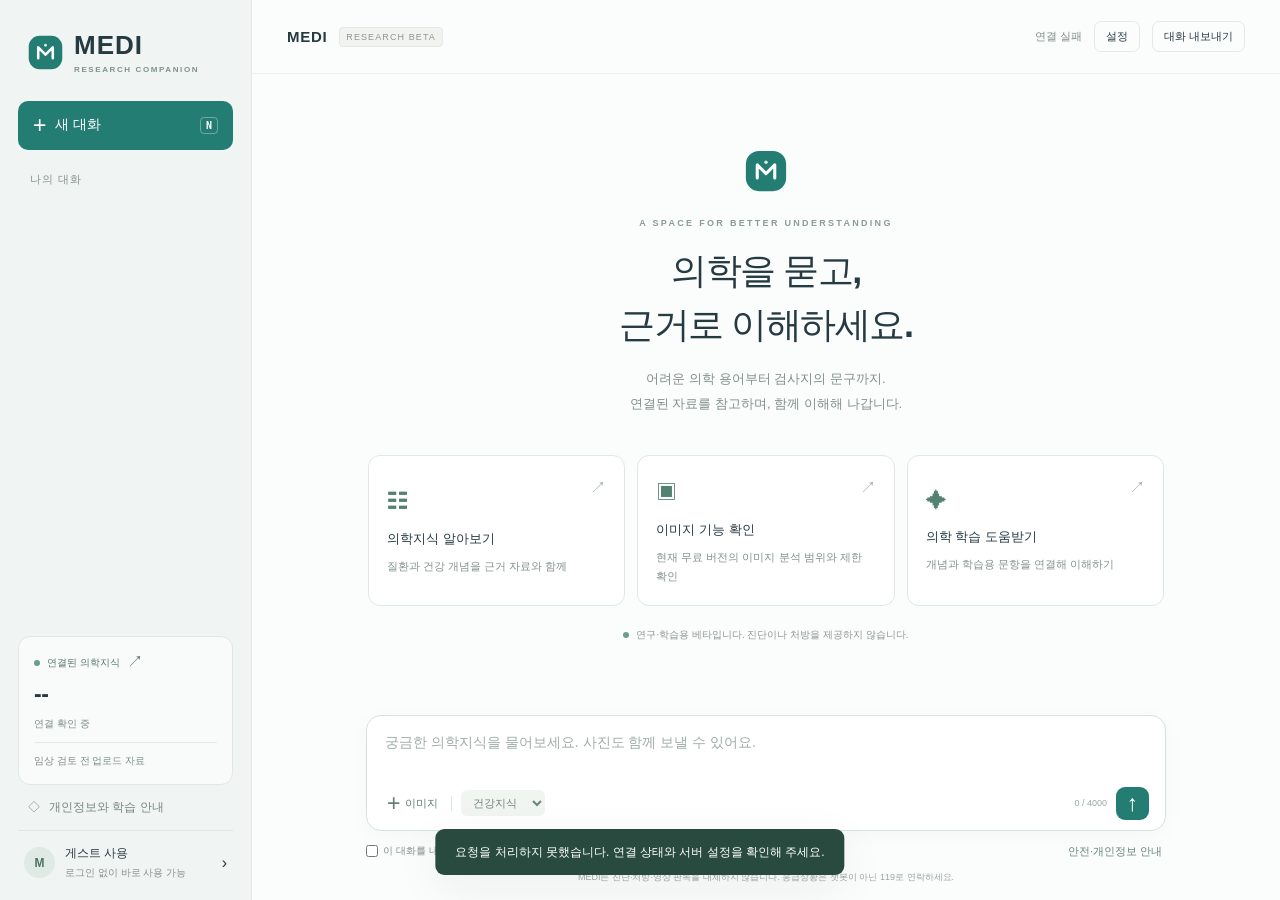
==== static/index.html @ 267ad3ab "Add files via upload" ====
<!doctype html>
<html lang="ko">
<head>
<meta charset="utf-8"><meta name="viewport" content="width=device-width, initial-scale=1, viewport-fit=cover">
<meta name="color-scheme" content="light dark"><meta name="robots" content="noindex,nofollow">
<title>MEDI - Medical Research Companion</title>
<link rel="icon" href="/static/mark.svg" type="image/svg+xml"><link rel="stylesheet" href="/static/app.css?v=0502">
<script src="/static/local_ai.js?v=0502" defer></script>
<script src="/static/app.js?v=0502" defer></script>
</head>
<body>
<a class="skip" href="#question" data-i18n="skip"></a>
<div class="layout">
<button id="shade" class="shade" aria-label="Close navigation" hidden></button>
<aside id="sidebar" class="sidebar" aria-label="Conversation navigation">
 <a class="brand" href="/" aria-label="MEDI home"><img src="/static/mark.svg" width="35" height="35" alt=""><span>MEDI<small>RESEARCH COMPANION</small></span></a>
 <button id="newChat" class="new-chat"><span class="plus">+</span><span data-i18n="newChat"></span><kbd>N</kbd></button>
 <div class="nav-caption" data-i18n="history"></div><div id="conversationList" class="conversation-list"></div>
 <div class="sidebar-bottom">
  <button id="dataInfo" class="data-card"><span class="data-top"><span class="status-dot"></span><span data-i18n="knowledgeLabel"></span><span class="arrow">&#8599;</span></span><strong id="docCount">--</strong><small id="chunkCount" data-i18n="loading"></small><span class="data-line"></span><small data-i18n="dataCaution"></small></button>
  <button id="privacyButton" class="side-link"><span aria-hidden="true">&#9671;</span><span data-i18n="privacy"></span></button>
  <button id="accountButton" class="account-button"><span class="avatar">M</span><span><b id="accountName" data-i18n="localSession"></b><small id="accountState" data-i18n="temporary"></small></span><span class="arrow">&#8250;</span></button>
 </div>
</aside>
<div class="workspace">
 <header class="topbar"><div class="top-left"><button id="menuButton" class="icon-button menu-button" aria-label="Open navigation">&#9776;</button><b>MEDI</b><span class="version-tag">RESEARCH BETA</span></div><div class="top-right"><span id="connection" class="connection" data-i18n="loading"></span><button id="settingsButton" class="quiet-button" type="button">설정</button><button id="exportButton" class="quiet-button" data-i18n="export"></button></div></header>
 <div id="systemNotice" class="system-notice" role="status" hidden></div>
 <main id="scrollArea" class="scroll-area">
  <section id="welcome" class="welcome">
   <div class="welcome-symbol"><img src="/static/mark.svg" width="42" height="42" alt=""></div>
   <p class="eyebrow">A SPACE FOR BETTER UNDERSTANDING</p><h1 data-i18n="welcomeTitle"></h1><p class="welcome-description" data-i18n="welcomeDescription"></p>
   <div class="suggestions">
    <button class="suggestion" data-prompt="promptKnowledge"><span class="card-icon">&#9783;</span><b data-i18n="cardKnowledge"></b><p data-i18n="cardKnowledgeDesc"></p><span class="card-arrow">&#8599;</span></button>
    <button class="suggestion" id="welcomeImage"><span class="card-icon">&#9635;</span><b data-i18n="cardImage"></b><p data-i18n="cardImageDesc"></p><span class="card-arrow">&#8599;</span></button>
    <button class="suggestion" data-prompt="promptStudy" data-mode="study"><span class="card-icon">&#10022;</span><b data-i18n="cardStudy"></b><p data-i18n="cardStudyDesc"></p><span class="card-arrow">&#8599;</span></button>
   </div><p class="welcome-note"><span class="status-dot"></span><span data-i18n="welcomeNote"></span></p>
  </section>
  <section id="messages" class="messages" aria-label="Conversation"></section>
  <div id="pending" class="pending" role="status" hidden><span class="pulse"></span><span data-i18n="pending"></span></div>
 </main>
 <footer class="composer-area"><form id="chatForm" class="composer">
  <div id="attachments" class="attachments"></div>
  <label class="sr-only" for="question" data-i18n="questionLabel"></label><textarea id="question" rows="2" maxlength="4000" data-placeholder="questionPlaceholder"></textarea>
  <div class="composer-tools"><div class="tool-group"><button type="button" id="attachButton" class="attach-button" data-title="attach"><span class="plus">+</span><span class="attach-label" data-i18n="image"></span></button><span class="tool-divider"></span><label class="sr-only" for="mode" data-i18n="mode"></label><select id="mode"><option value="health" data-i18n="health"></option><option value="study" data-i18n="study"></option></select></div><div class="tool-group"><span id="charCount" class="char-count">0 / 4000</span><button type="submit" id="sendButton" class="send-button" data-title="send" aria-label="Send message">&#8593;</button><button type="button" id="stopButton" class="stop-button" data-i18n="stop" hidden></button></div></div>
 </form>
 <div class="composer-options"><label class="save-option"><input type="checkbox" id="saveChat"><span data-i18n="saveChat"></span></label><button id="consentButton" class="text-button" data-i18n="processingInfo"></button></div>
 <p class="disclaimer" data-i18n="disclaimer"></p>
 </footer>
</div>
</div>
<input type="file" id="fileInput" accept="image/png,image/jpeg,image/webp" multiple hidden>
<div id="toast" class="toast" role="status" hidden></div>
<dialog id="infoDialog"><div class="dialog-heading"><h2 id="infoTitle"></h2><button class="icon-button" data-close="infoDialog" aria-label="Close">&#215;</button></div><div id="infoBody" class="dialog-body"></div><div class="dialog-actions"><button class="primary-button" data-close="infoDialog" data-i18n="close"></button></div></dialog>
<dialog id="consentDialog" class="safety-dialog"><div class="dialog-heading"><h2 data-i18n="consentTitle"></h2><button class="icon-button" data-close="consentDialog" aria-label="Close">&#215;</button></div><div class="dialog-body"><p data-i18n="consentBody"></p><p class="notice-box" data-i18n="consentPrivacy"></p><p class="subtle">이 안내는 기본적으로 첫 질문 전에 한 번만 표시됩니다. 설정에서 언제든 다시 켜거나 직접 다시 볼 수 있습니다.</p></div><div class="dialog-actions safety-actions"><button id="neverConsent" class="quiet-button" type="button">다시 보지 않기</button><button id="acceptConsent" class="primary-button" type="button">확인하고 계속</button></div></dialog>
<dialog id="authDialog"><div class="dialog-heading"><h2 id="authTitle" data-i18n="login"></h2><button class="icon-button" data-close="authDialog" aria-label="Close">&#215;</button></div><form id="authForm" class="dialog-body"><p class="subtle" data-i18n="authDescription"></p><label class="field"><span data-i18n="email"></span><input id="email" type="email" autocomplete="email" maxlength="254" required></label><label class="field"><span data-i18n="password"></span><input id="password" type="password" autocomplete="current-password" minlength="5" maxlength="128" required></label><label id="inviteField" class="field"><span data-i18n="invite"></span><input id="invite" type="password" autocomplete="off" maxlength="200"></label><label id="termsField" class="check-line" hidden><input id="terms" type="checkbox"><span data-i18n="terms"></span></label><p id="authError" class="inline-error" role="alert"></p><button id="authSubmit" class="primary-button full" type="submit" data-i18n="login"></button><button id="authToggle" type="button" class="text-button full" data-i18n="toSignup"></button></form></dialog>
<dialog id="settingsDialog"><div class="dialog-heading"><h2>설정</h2><button class="icon-button" data-close="settingsDialog" aria-label="Close">&#215;</button></div><div class="dialog-body settings-grid">
<label class="field"><span>화면 모드</span><select id="themeSelect"><option value="light">라이트 모드</option><option value="dark">다크 모드</option><option value="system">기기 설정 따르기</option></select></label>
<label class="field"><span>글자 크기</span><select id="fontScale"><option value="1">기본 100%</option><option value="1.12">크게 112%</option><option value="1.25">더 크게 125%</option><option value="1.4">매우 크게 140%</option></select></label>
<section class="settings-card"><div><strong>MEDI 의료 AI</strong><p id="serverAiStatus" class="subtle">무료 서버 AI 연결 상태를 확인하는 중입니다.</p></div><span class="settings-dot" aria-hidden="true"></span></section>
<section class="settings-card"><div><strong>내 의료지식 자료</strong><p id="knowledgeStatus" class="subtle">의료자료 연결 상태를 확인하는 중입니다.</p></div><span class="settings-dot" aria-hidden="true"></span></section>
<section id="localAiCard" class="settings-card"><div><strong>브라우저 보조 AI</strong><p id="localAiStatus" class="subtle">기기 호환성을 확인하는 중입니다.</p></div><button id="localAiPrepare" class="quiet-button" type="button">보조 AI 준비</button></section>
<section class="settings-card"><div><strong>첫 질문 전 주의 안내</strong><p id="safetySettingText" class="subtle">첫 질문 전에 한 번 표시합니다.</p></div><label class="switch"><input id="safetyToggle" type="checkbox" checked><span></span></label><button id="showSafetyNow" class="quiet-button full" type="button">주의사항 지금 다시 보기</button></section>
<p class="settings-help">MEDI는 일반 챗봇처럼 바로 답하지 않고, 먼저 연결된 의료지식 자료를 검색한 뒤 그 근거를 무료 AI에 전달해 답변합니다. 서버 AI가 연결되면 PC·휴대폰 모두 같은 방식으로 동작하며, 브라우저 AI는 서버 AI가 없을 때만 보조 수단으로 사용합니다.</p>
</div><div class="dialog-actions"><button class="primary-button" data-close="settingsDialog">완료</button></div></dialog>
<dialog id="feedbackDialog"><div class="dialog-heading"><h2 data-i18n="feedbackTitle"></h2><button class="icon-button" data-close="feedbackDialog" aria-label="Close">&#215;</button></div><form id="feedbackForm" class="dialog-body"><p class="notice-box" data-i18n="feedbackDescription"></p><label class="field"><span data-i18n="feedbackQuestion"></span><textarea id="feedbackQuestion" maxlength="4000" rows="2" required></textarea></label><label class="field"><span data-i18n="feedbackAnswer"></span><textarea id="feedbackAnswer" maxlength="16000" rows="4" required></textarea></label><label class="field"><span data-i18n="correction"></span><textarea id="correction" maxlength="4000" rows="3"></textarea></label><label class="field"><span data-i18n="rating"></span><select id="rating"><option value="needs_review" data-i18n="needsReview"></option><option value="helpful" data-i18n="helpful"></option></select></label><label class="check-line"><input id="feedbackConsent" type="checkbox" required><span data-i18n="feedbackConsent"></span></label><label class="check-line"><input id="deidentified" type="checkbox" required><span data-i18n="deidentified"></span></label><button id="feedbackSubmit" class="primary-button full" type="submit" data-i18n="feedbackSend"></button><p id="feedbackError" class="inline-error" role="alert"></p></form></dialog>
</body></html>
---- static/app.css ----
:root{--font-scale:1;--ink:#263a42;--muted:#74838b;--green:#247d73;--green-soft:#e9f3ef;--border:#e3e9e8;--paper:#fbfcfc;--shadow:0 12px 45px #1a3c4410;font-family:Inter,-apple-system,BlinkMacSystemFont,"Segoe UI","Noto Sans KR","Malgun Gothic",sans-serif;color:var(--ink);font-synthesis:none}*{box-sizing:border-box}html,body{margin:0;height:100%;background:var(--paper)}button,input,select,textarea{font:inherit}button{cursor:pointer;touch-action:manipulation}button,a,input,textarea,select{outline-offset:4px}button:focus-visible,a:focus-visible{outline:2px solid var(--green)}button:disabled{cursor:not-allowed;opacity:.5}button{color:inherit}button,a{ -webkit-tap-highlight-color:transparent}button{border:0}button[hidden],[hidden]{display:none!important}a{color:var(--green)}.layout{height:100dvh;display:flex;overflow:hidden}.sidebar{width:252px;flex-shrink:0;display:flex;flex-direction:column;background:#f0f4f3;border-right:1px solid var(--border);padding:30px 18px 18px;gap:20px}.brand{display:flex;align-items:center;gap:11px;text-decoration:none;color:var(--ink);padding:0 10px}.brand>span{font-weight:750;font-size:calc(26px * var(--font-scale));letter-spacing:1px;line-height:1.2}.brand small{display:block;font-size:calc(8px * var(--font-scale));font-weight:650;letter-spacing:1.6px;color:#7d928f;margin-top:4px}.new-chat{display:flex;align-items:center;gap:9px;text-align:left;background:var(--green);color:white;padding:13px 15px;border-radius:10px;margin-top:6px;font-weight:600;font-size:calc(14px * var(--font-scale))}.plus{font-size:calc(23px * var(--font-scale));line-height:1;font-weight:400}.new-chat kbd{margin-left:auto;font-size:calc(10px * var(--font-scale));border:1px solid #ffffff55;padding:2px 5px;border-radius:4px}.nav-caption{font-size:calc(11px * var(--font-scale));letter-spacing:1.1px;color:#82938f;padding:2px 12px 0;font-weight:600}.conversation-list{flex:1;min-height:50px;overflow:auto;margin-top:-10px}.conversation-empty{font-size:calc(12px * var(--font-scale));color:#8d9a97;line-height:1.7;padding:12px}.conversation-row{display:flex;align-items:center;gap:2px;border-radius:8px;margin-bottom:4px}.conversation-row.active{background:#e0ece7}.conversation-row .conversation-open{min-width:0;flex:1;overflow:hidden;text-overflow:ellipsis;white-space:nowrap;background:none;font-size:calc(12px * var(--font-scale));text-align:left;padding:11px}.conversation-delete{background:transparent;opacity:.6;width:32px;height:34px;border-radius:6px}.conversation-delete:hover{background:#dae5e1;color:#93443a}.sidebar-bottom{display:flex;flex-direction:column;gap:14px}.data-card{display:flex;flex-direction:column;gap:8px;text-align:left;border:1px solid #dfe8e3;background:#f9fbfa;border-radius:12px;padding:15px;color:var(--ink)}.data-top{display:flex;gap:7px;align-items:center;font-size:calc(10px * var(--font-scale));color:#59756b;font-weight:600}.status-dot{height:6px;width:6px;border-radius:50%;background:#6a9e89;display:inline-block;flex-shrink:0}.arrow{margin-left:auto;font-size:calc(16px * var(--font-scale))}.data-card strong{font-size:calc(23px * var(--font-scale));letter-spacing:-.5px;font-weight:650}.data-card small{font-size:calc(10px * var(--font-scale));line-height:1.6;color:#7c8c85}.data-line{height:1px;background:#e3eae6;display:block;width:100%;margin:2px 0}.side-link{display:flex;gap:9px;background:none;padding:0 10px;font-size:calc(12px * var(--font-scale));color:#758781;text-align:left}.account-button{display:flex;align-items:center;gap:10px;text-align:left;padding:14px 6px 2px;background:none;border-top:1px solid #dfe7e3}.account-button b{display:block;max-width:135px;overflow:hidden;text-overflow:ellipsis;font-size:calc(12px * var(--font-scale));font-weight:600}.account-button small{display:block;color:#83918c;font-size:calc(10px * var(--font-scale));margin-top:4px}.avatar{display:inline-grid;place-items:center;background:#dfeae4;color:#4d7365;border-radius:50%;width:31px;height:31px;font-size:calc(12px * var(--font-scale));font-weight:600}.workspace{min-width:0;flex:1;display:flex;flex-direction:column;position:relative}.topbar{height:74px;flex-shrink:0;display:flex;align-items:center;justify-content:space-between;padding:0 35px;border-bottom:1px solid #edf0ef;gap:10px;background:#fbfcfce8}.top-left,.top-right{display:flex;gap:12px;align-items:center;min-width:0}.top-left>b{font-size:calc(15px * var(--font-scale));letter-spacing:.7px}.version-tag{font-size:calc(9px * var(--font-scale));letter-spacing:1.1px;background:#f1f3f1;color:#8b9790;border:1px solid #e5e9e5;border-radius:4px;padding:4px 6px}.connection{font-size:calc(11px * var(--font-scale));color:#7d8b87}.quiet-button{background:none;border:1px solid var(--border);border-radius:7px;padding:7px 11px;font-size:calc(11px * var(--font-scale))}.icon-button{background:transparent;width:32px;height:32px;border-radius:7px;font-size:calc(22px * var(--font-scale))}.menu-button{display:none}.system-notice{margin:14px auto 0;max-width:830px;width:calc(100% - 64px);border:1px solid #e9e1c7;border-radius:8px;background:#fcf9ef;font-size:calc(12px * var(--font-scale));line-height:1.6;color:#8b7348;padding:9px 14px}.scroll-area{min-height:0;flex:1;overflow:auto;overscroll-behavior:contain;scroll-behavior:smooth}.welcome{max-width:880px;margin:0 auto;padding:76px 42px 35px;text-align:center}.welcome-symbol{margin-bottom:22px}.eyebrow{font-size:calc(9px * var(--font-scale));letter-spacing:2.3px;font-weight:600;color:#8a9d95;margin:0 0 16px}.welcome h1{font-size:calc(36px * var(--font-scale));font-weight:650;letter-spacing:-1.5px;line-height:1.5;white-space:pre-line;margin:0}.welcome-description{font-size:calc(13px * var(--font-scale));color:#809087;line-height:1.9;margin:15px auto 0;max-width:500px;word-break:keep-all;white-space:pre-line}.suggestions{display:grid;grid-template-columns:repeat(3,1fr);gap:12px;margin-top:39px;text-align:left}.suggestion{padding:21px 18px 18px;text-align:left;background:white;border:1px solid #e0e8e4;border-radius:12px;position:relative;min-height:151px;transition:transform .15s,box-shadow .15s}.suggestion:hover{transform:translateY(-3px);box-shadow:var(--shadow);border-color:#aecfc0}.card-icon{display:block;color:#538272;font-size:calc(21px * var(--font-scale));margin-bottom:14px}.suggestion b{font-size:calc(13px * var(--font-scale));font-weight:650}.suggestion p{font-size:calc(11px * var(--font-scale));color:#84928c;line-height:1.8;margin:9px 8px 0 0;word-break:keep-all}.card-arrow{position:absolute;top:22px;right:18px;color:#a1b1a8;font-size:calc(16px * var(--font-scale))}.welcome-note{display:flex;justify-content:center;align-items:center;gap:7px;color:#8b9892;font-size:calc(10px * var(--font-scale));margin:22px 0 0}.composer-area{padding:14px 36px 15px;background:linear-gradient(#fbfcfc00,#fbfcfc 13%);flex-shrink:0;max-height:53dvh;overflow:auto}.composer{max-width:800px;margin:0 auto;background:white;border:1px solid #d8e3dd;border-radius:15px;box-shadow:0 5px 25px #27473707;padding:13px 16px 10px}.composer:focus-within{border-color:#8cb5a5;box-shadow:0 0 0 3px #e9f3ed80}textarea{resize:vertical}.composer textarea{width:100%;border:0;outline:none;background:transparent;resize:none;font-size:calc(14px * var(--font-scale));color:var(--ink);line-height:1.7;min-height:52px;max-height:120px;display:block;padding:2px}.composer textarea::placeholder{color:#a0aca6}.composer-tools{display:flex;justify-content:space-between;gap:8px;align-items:center;margin-top:6px}.tool-group{display:flex;gap:9px;align-items:center}.attach-button{display:flex;align-items:center;gap:5px;background:none;font-size:calc(11px * var(--font-scale));color:#647e71;padding:4px}.tool-divider{height:15px;width:1px;background:#e1e7e3}.composer select{border:0;background:#f0f5f2;font-size:calc(11px * var(--font-scale));padding:6px 8px;border-radius:6px;color:#6e8579;max-width:115px}.send-button{width:33px;height:33px;display:grid;place-items:center;border-radius:9px;background:var(--green);color:white;font-size:calc(23px * var(--font-scale))}.stop-button{border-radius:7px;background:#edf0ef;color:#47645a;font-size:calc(11px * var(--font-scale));padding:8px}.char-count{font-size:calc(9px * var(--font-scale));color:#99a79f}.composer-options{max-width:800px;display:flex;align-items:center;justify-content:space-between;margin:9px auto 0;gap:10px}.save-option{font-size:calc(10px * var(--font-scale));color:#82918a;display:flex;gap:5px;align-items:center}.save-option input{accent-color:var(--green);margin:0;width:12px;height:12px}.text-button{background:none;color:#658475;font-size:calc(11px * var(--font-scale));padding:4px}.disclaimer{text-align:center;color:#9aa69e;font-size:calc(9px * var(--font-scale));line-height:1.7;margin:7px 0 0}.messages{max-width:840px;margin:0 auto;padding:22px 30px 6px}.turn{margin:18px 0 35px}.user-message{margin-left:auto;max-width:87%;width:fit-content;padding:14px 19px;background:#ecf3ef;border-radius:17px 17px 4px 17px;line-height:1.8;font-size:calc(14px * var(--font-scale));white-space:pre-wrap;overflow-wrap:anywhere}.user-images{display:flex;justify-content:flex-end;gap:8px;margin-top:8px}.user-images img{width:80px;height:70px;object-fit:contain;border-radius:8px;border:1px solid var(--border)}.assistant-message{padding-top:25px}.assistant-label{display:flex;align-items:center;gap:9px;font-size:calc(12px * var(--font-scale));font-weight:650;margin-bottom:15px}.assistant-label img{height:24px;width:24px}.evidence-badge{font-size:calc(9px * var(--font-scale));font-weight:500;border-radius:5px;padding:3px 7px;background:#f0f2ef;color:#819083;margin-left:auto}.evidence-badge.emergency{color:#9b5541;background:#fff0e7}.answer-paragraph{margin:0 0 16px;font-size:calc(14px * var(--font-scale));line-height:1.95;overflow-wrap:anywhere}.answer-paragraph h3{font-size:calc(14px * var(--font-scale));font-weight:650;margin:0 0 6px}.answer-paragraph p{white-space:pre-wrap;margin:0}.source-cite{display:inline-block;background:#e7f0eb;color:#527961;font-size:calc(10px * var(--font-scale));padding:2px 6px;border-radius:4px;margin:6px 5px 0 0}.source-list{margin-top:17px;border:1px solid var(--border);border-radius:10px;padding:12px 14px;background:#fff}.source-list>summary{font-size:calc(12px * var(--font-scale));cursor:pointer;color:#617a69;list-style:none}.source-item{border-top:1px solid var(--border);padding:12px 0 1px;margin-top:11px}.source-item summary{cursor:pointer;overflow-wrap:anywhere;font-size:calc(12px * var(--font-scale));line-height:1.6}.source-meta{font-size:calc(10px * var(--font-scale));color:#8b968c;line-height:1.6;margin:5px 0}.excerpt{white-space:pre-wrap;overflow-wrap:anywhere;font-size:calc(12px * var(--font-scale));line-height:1.85;margin:8px 0;color:#69796e;max-height:310px;overflow:auto}.source-warning{font-size:calc(10px * var(--font-scale));color:#988872;line-height:1.6;margin:9px 0 0}.answer-limits{font-size:calc(10px * var(--font-scale));line-height:1.8;color:#8f9b94;border-left:2px solid #dce6df;padding-left:10px;margin-top:15px}.followups{display:flex;gap:7px;flex-wrap:wrap;margin-top:13px}.followup{font-size:calc(11px * var(--font-scale));text-align:left;padding:7px 10px;border-radius:7px;background:#f0f5f1;color:#587b63;border:1px solid #e2ebe3}.turn-actions{display:flex;gap:10px;margin-top:12px}.turn-action{font-size:calc(10px * var(--font-scale));background:none;padding:4px 2px;color:#8a9890}.pending{max-width:780px;margin:15px auto 25px;padding:15px;font-size:calc(12px * var(--font-scale));color:#769183;display:flex;align-items:center;gap:10px}.pulse{height:8px;width:8px;background:#8daf9c;border-radius:50%;animation:pulse 1.1s ease-in-out infinite}.attachments{display:flex;gap:10px;overflow:auto}.attachment{display:flex;gap:8px;align-items:center;border:1px solid var(--border);border-radius:8px;padding:7px;margin-bottom:9px;max-width:290px;flex-shrink:0}.attachment img{width:44px;height:48px;object-fit:contain;background:#f5f7f5;border-radius:5px}.attachment-info{min-width:0}.attachment-name{display:block;max-width:140px;text-overflow:ellipsis;white-space:nowrap;overflow:hidden;font-size:calc(10px * var(--font-scale));color:#748278}.attachment select{max-width:170px;font-size:calc(10px * var(--font-scale));margin-top:5px}.attachment button{font-size:calc(16px * var(--font-scale));background:none;color:#8a9790;padding:2px}.toast{position:fixed;bottom:25px;left:50%;transform:translateX(-50%);z-index:100;max-width:min(550px,90vw);background:#294b3f;color:#fff;box-shadow:var(--shadow);border-radius:9px;padding:13px 20px;font-size:calc(12px * var(--font-scale));line-height:1.7}.dialog-heading{display:flex;justify-content:space-between;align-items:center;gap:15px;padding:20px 23px;border-bottom:1px solid var(--border)}.dialog-heading h2{font-size:calc(18px * var(--font-scale));margin:0;font-weight:650;line-height:1.5}.dialog-body{padding:19px 24px 23px;font-size:calc(13px * var(--font-scale));line-height:1.9;overflow-wrap:anywhere}.dialog-body p{margin:0 0 16px}.dialog-body h3{font-size:calc(14px * var(--font-scale));margin:18px 0 7px}.dialog-body .field{display:flex;flex-direction:column;gap:5px;font-size:calc(12px * var(--font-scale));margin-bottom:14px}.field input,.field textarea,.field select{width:100%;border:1px solid #dbe4dd;border-radius:7px;padding:10px 11px;background:#fcfdfc;color:var(--ink);font-size:calc(13px * var(--font-scale))}.dialog-body textarea{min-height:65px}.dialog-body .subtle{color:#8b9990;font-size:calc(12px * var(--font-scale))}.notice-box{background:#f3f7f3;border:1px solid #e2e9e0;border-radius:8px;padding:13px 14px;font-size:calc(12px * var(--font-scale));color:#708271}.check-line{display:flex;align-items:flex-start;gap:8px;font-size:calc(12px * var(--font-scale));line-height:1.7;margin:14px 0}.check-line input{flex-shrink:0;margin-top:4px;accent-color:var(--green)}dialog{max-width:560px;width:calc(100% - 32px);border:1px solid var(--border);padding:0;border-radius:15px;color:var(--ink);max-height:88dvh;overflow:auto;box-shadow:0 24px 90px #162e3530}dialog::backdrop{background:#18342e55;backdrop-filter:blur(3px)}.dialog-actions{padding:0 24px 21px;display:flex;justify-content:flex-end;gap:9px}.primary-button{background:var(--green);color:white;padding:10px 16px;border-radius:8px;font-size:calc(13px * var(--font-scale))}.full{width:100%;margin-top:9px}.inline-error{font-size:calc(12px * var(--font-scale));color:#a55c47;line-height:1.7}.danger{color:#a35945}.stat-row{display:flex;justify-content:space-between;padding:10px 0;gap:14px;border-bottom:1px solid var(--border);font-size:calc(12px * var(--font-scale))}.stat-row span:last-child{text-align:right}.feedback-row{display:flex;gap:10px;align-items:center;justify-content:space-between;padding:8px 0;border-bottom:1px solid var(--border);font-size:calc(11px * var(--font-scale))}.skip{position:fixed;top:-80px;z-index:200;background:white;padding:12px}.skip:focus{top:8px}.sr-only{position:absolute;width:1px;height:1px;padding:0;overflow:hidden;clip:rect(0,0,0,0);white-space:nowrap;border:0}.shade{display:none}@keyframes pulse{50%{opacity:.25}}@media(min-width:1600px){.welcome{padding-top:110px}.welcome h1{font-size:calc(42px * var(--font-scale))}.welcome-description{font-size:calc(15px * var(--font-scale))}.suggestion b{font-size:calc(15px * var(--font-scale))}.suggestion p{font-size:calc(12px * var(--font-scale))}.sidebar{width:270px}.composer-area{padding-bottom:25px}}@media(max-height:780px) and (min-width:861px){.welcome{padding-top:25px}.welcome-symbol{margin-bottom:12px}.welcome h1{font-size:calc(31px * var(--font-scale))}.suggestions{margin-top:22px}.suggestion{min-height:130px;padding:16px}.welcome-note{margin-top:12px}}@media(max-width:1100px){.sidebar{width:222px;padding:25px 14px 15px}.topbar{padding:0 24px}.welcome{padding-left:28px;padding-right:28px}.welcome h1{font-size:calc(32px * var(--font-scale))}.suggestion{padding:18px 13px}.composer-area{padding-left:26px;padding-right:26px}.connection{font-size:calc(10px * var(--font-scale))}.data-top{font-size:calc(9px * var(--font-scale))}}@media(max-width:860px){.sidebar{position:fixed;inset:0 auto 0 0;width:265px;z-index:31;transform:translateX(-100%);transition:transform .18s;box-shadow:20px 0 70px #263e3522}.sidebar.open{transform:translateX(0)}.shade{display:block;position:fixed;inset:0;background:#112e3440;z-index:30}.menu-button{display:block}.topbar{height:63px;padding:0 18px}.welcome{padding-top:50px}.composer-area{padding-left:20px;padding-right:20px}.system-notice{width:calc(100% - 40px)}.top-right{gap:7px}}@media(max-width:540px){.version-tag{font-size:calc(7px * var(--font-scale));padding:3px 4px;letter-spacing:.5px}.top-left,.top-right{gap:6px}.top-left>b{font-size:calc(13px * var(--font-scale))}.topbar{padding:0 11px}.top-right .quiet-button{font-size:calc(9px * var(--font-scale));padding:6px}.connection{font-size:calc(9px * var(--font-scale));max-width:87px;text-align:right;line-height:1.5}.welcome{padding:36px 22px 15px}.welcome-symbol{margin-bottom:16px}.welcome h1{font-size:calc(28px * var(--font-scale));letter-spacing:-1px}.eyebrow{font-size:calc(8px * var(--font-scale));letter-spacing:1.5px}.welcome-description{font-size:calc(12px * var(--font-scale));line-height:1.85}.suggestions{grid-template-columns:1fr;gap:9px;margin-top:25px}.suggestion{min-height:79px;padding:15px 35px 14px 55px}.card-icon{position:absolute;left:19px;top:18px;font-size:calc(23px * var(--font-scale));margin:0}.suggestion b{font-size:calc(12px * var(--font-scale))}.suggestion p{font-size:calc(10px * var(--font-scale));margin:5px 0 0;line-height:1.6}.card-arrow{right:17px;top:20px}.welcome-note{font-size:calc(9px * var(--font-scale));line-height:1.7;margin-top:17px}.composer-area{padding:9px 12px 10px}.composer{padding:10px 12px 9px;border-radius:12px}.composer textarea{font-size:calc(13px * var(--font-scale));min-height:48px}.composer-options{margin-top:8px}.save-option{font-size:calc(9px * var(--font-scale))}.text-button{font-size:calc(10px * var(--font-scale))}.disclaimer{font-size:calc(8px * var(--font-scale));margin-top:5px;line-height:1.65;padding:0 2px}.messages{padding:10px 19px}.user-message{font-size:calc(13px * var(--font-scale));max-width:94%;padding:11px 15px}.answer-paragraph{font-size:calc(13px * var(--font-scale));line-height:1.95}.answer-paragraph h3{font-size:calc(13px * var(--font-scale))}.assistant-message{padding-top:21px}.system-notice{font-size:calc(10px * var(--font-scale));padding:8px 11px;width:calc(100% - 26px);margin-top:10px}.dialog-body{padding:17px 18px}.dialog-heading{padding:17px 18px}.dialog-heading h2{font-size:calc(16px * var(--font-scale))}.char-count{display:none}.attachments{gap:7px}.attachment{max-width:245px}.attachment-name{max-width:110px}.attachment select{max-width:145px}.pending{font-size:calc(11px * var(--font-scale));margin:12px 12px 18px}.welcome-description{white-space:normal}}@media(prefers-reduced-motion:reduce){*{scroll-behavior:auto!important;transition:none!important;animation:none!important}}
@media(max-width:540px){.composer textarea{font-size:calc(16px * var(--font-scale))}.answer-paragraph{font-size:calc(15px * var(--font-scale))}.answer-paragraph h3{font-size:calc(15px * var(--font-scale))}.user-message{font-size:calc(15px * var(--font-scale))}.field input,.field textarea,.field select{font-size:calc(16px * var(--font-scale))}.composer-area{padding-bottom:calc(10px + env(safe-area-inset-bottom,0px))}.suggestion b{font-size:calc(13px * var(--font-scale))}.suggestion p{font-size:calc(11px * var(--font-scale))}}

/* v0.2 accessibility appearance */
.settings-grid{display:grid;gap:8px;min-width:min(420px,80vw)}
html[data-theme="dark"]{color-scheme:dark;--ink:#e7f0ee;--muted:#a8b9b6;--green:#65b6a8;--green-soft:#17312d;--border:#2b3b39;--paper:#101817;--shadow:0 12px 45px #0006}
html[data-theme="dark"] body,html[data-theme="dark"] .workspace,html[data-theme="dark"] .scroll-area{background:#101817;color:var(--ink)}
html[data-theme="dark"] .sidebar{background:#14201e;border-color:#2a3a37}
html[data-theme="dark"] .topbar{background:#101817eb;border-color:#263432}
html[data-theme="dark"] .composer-area{background:linear-gradient(180deg,#10181700,#101817 22%)}
html[data-theme="dark"] .composer,html[data-theme="dark"] dialog,html[data-theme="dark"] .suggestion,html[data-theme="dark"] .data-card,html[data-theme="dark"] .message.assistant,html[data-theme="dark"] .reference-card,html[data-theme="dark"] .attachment{background:#182421;color:var(--ink);border-color:#31413e}
html[data-theme="dark"] input,html[data-theme="dark"] textarea,html[data-theme="dark"] select{background:#111b19;color:var(--ink);border-color:#344541}
html[data-theme="dark"] .system-notice,html[data-theme="dark"] .notice-box{background:#2c291d;color:#e8d69c;border-color:#5f5534}
html[data-theme="dark"] .quiet-button,html[data-theme="dark"] .icon-button,html[data-theme="dark"] .text-button,html[data-theme="dark"] .side-link,html[data-theme="dark"] .account-button{color:var(--ink)}
html[data-theme="dark"] .conversation-row.active{background:#203632}
html[data-theme="dark"] .conversation-delete:hover{background:#3a2b2a}
html[data-theme="dark"] .dialog-heading{border-color:#2b3b39}
html[data-theme="dark"] .subtle,html[data-theme="dark"] .disclaimer,html[data-theme="dark"] .char-count,html[data-theme="dark"] .conversation-empty{color:#9eafab}

/* v0.4 free local AI + safety dialog */
.user-message{background:#dcefe8!important;color:#173a35!important;border:1px solid #c4ddd4!important;font-weight:500}
.user-message *{color:inherit!important}
html[data-theme="dark"] .user-message{background:#245f56!important;color:#f5fffc!important;border-color:#34796e!important}
html[data-theme="dark"] .user-message *{color:#f5fffc!important}
.settings-card{display:grid;grid-template-columns:1fr auto;gap:10px 14px;align-items:center;border:1px solid var(--border);border-radius:11px;padding:14px 15px;background:color-mix(in srgb,var(--paper) 86%,var(--green-soft) 14%)}
.settings-card strong{font-size:calc(13px * var(--font-scale))}
.settings-card .subtle{margin:4px 0 0!important;line-height:1.6!important}
.settings-card .full{grid-column:1/-1;margin-top:2px}
.switch{position:relative;width:46px;height:26px;display:inline-block;flex:0 0 auto}.switch input{position:absolute;opacity:0;width:1px;height:1px}.switch span{position:absolute;inset:0;border-radius:999px;background:#aab8b3;transition:.18s}.switch span:before{content:"";position:absolute;width:20px;height:20px;left:3px;top:3px;background:#fff;border-radius:50%;box-shadow:0 1px 4px #0003;transition:.18s}.switch input:checked+span{background:var(--green)}.switch input:checked+span:before{transform:translateX(20px)}
.safety-dialog .notice-box{line-height:1.8}.safety-actions{flex-wrap:wrap}.local-ai-progress{font-variant-numeric:tabular-nums}
html[data-theme="dark"] .settings-card{background:#15211f;border-color:#31413e}
html[data-theme="dark"] .safety-dialog{background:#182421;color:var(--ink)}
@media(max-width:540px){.settings-card{grid-template-columns:1fr auto;padding:13px}.settings-card #localAiPrepare{grid-column:1/-1;width:100%}.safety-actions{display:grid;grid-template-columns:1fr}.safety-actions button{width:100%}}

/* =========================================================
   MEDI v0.5 - readable settings in BOTH light/dark themes
   ========================================================= */
:root,
html[data-theme="light"]{
  color-scheme:light;
  --dialog-bg:#ffffff;
  --dialog-text:#20383a;
  --dialog-muted:#647b78;
  --field-bg:#f7faf9;
  --field-text:#173638;
  --field-border:#cfdcda;
  --card-bg:#f4f8f7;
  --button-bg:#ffffff;
  --button-text:#21413f;
}
html[data-theme="dark"]{
  color-scheme:dark;
  --dialog-bg:#17221f;
  --dialog-text:#f0f8f6;
  --dialog-muted:#b7c9c5;
  --field-bg:#0f1917;
  --field-text:#f4fbf9;
  --field-border:#40534f;
  --card-bg:#1b2926;
  --button-bg:#1d2c29;
  --button-text:#edf8f5;
}

#settingsDialog,
#infoDialog,
#consentDialog,
#authDialog,
#feedbackDialog{
  background:var(--dialog-bg)!important;
  color:var(--dialog-text)!important;
  border-color:var(--field-border)!important;
}
#settingsDialog .dialog-heading,
#infoDialog .dialog-heading,
#consentDialog .dialog-heading,
#authDialog .dialog-heading,
#feedbackDialog .dialog-heading{
  background:var(--dialog-bg)!important;
  color:var(--dialog-text)!important;
  border-color:var(--field-border)!important;
}
#settingsDialog .dialog-body,
#settingsDialog .dialog-body label,
#settingsDialog .dialog-body label>span,
#settingsDialog strong,
#settingsDialog h2,
#settingsDialog p,
#settingsDialog button{
  color:var(--dialog-text);
}
#settingsDialog .subtle,
#settingsDialog .settings-help{
  color:var(--dialog-muted)!important;
}
#settingsDialog .field select,
#settingsDialog .field input,
#settingsDialog .field textarea{
  background:var(--field-bg)!important;
  color:var(--field-text)!important;
  border:1px solid var(--field-border)!important;
  opacity:1!important;
  -webkit-text-fill-color:var(--field-text)!important;
}
#settingsDialog select option{
  background:var(--dialog-bg)!important;
  color:var(--dialog-text)!important;
}
#settingsDialog .settings-card{
  background:var(--card-bg)!important;
  color:var(--dialog-text)!important;
  border-color:var(--field-border)!important;
}
#settingsDialog .quiet-button,
#settingsDialog .icon-button{
  background:var(--button-bg)!important;
  color:var(--button-text)!important;
  border-color:var(--field-border)!important;
}
#settingsDialog .primary-button{
  color:#fff!important;
}
.settings-help{
  margin:4px 2px 0!important;
  font-size:calc(11px * var(--font-scale));
  line-height:1.75;
}
.settings-dot{
  width:10px;height:10px;border-radius:50%;background:#5ba792;
  box-shadow:0 0 0 4px color-mix(in srgb,#5ba792 18%,transparent);
}

/* Remove the old white provider pill. Only meaningful counts/emergency remain. */
.source-count{
  margin-left:auto;
  font-size:calc(9px * var(--font-scale));
  font-weight:550;
  color:#6f827d;
  background:transparent;
  padding:2px 0;
}
html[data-theme="dark"] .source-count{color:#aabdb8}
.evidence-badge:not(.emergency){display:none!important}

/* Strong readable chat colors */
html[data-theme="light"] .user-message{
  background:#d9eee8!important;
  color:#123d38!important;
  border-color:#b8d8cf!important;
}
html[data-theme="dark"] .user-message{
  background:#286b61!important;
  color:#ffffff!important;
  border-color:#3a8579!important;
}
html[data-theme="light"] .assistant-message,
html[data-theme="light"] .answer-paragraph,
html[data-theme="light"] .assistant-label{color:#20383a!important}
html[data-theme="dark"] .assistant-message,
html[data-theme="dark"] .answer-paragraph,
html[data-theme="dark"] .assistant-label{color:#edf7f4!important}

/* Dialog helper text and notices must remain legible */
html[data-theme="light"] .notice-box{background:#eef6f3;color:#496761;border-color:#cfdfda}
html[data-theme="dark"] .notice-box{background:#2a281c;color:#f0dda1;border-color:#665b36}
html[data-theme="light"] .inline-error{color:#9c493d}
html[data-theme="dark"] .inline-error{color:#ffb2a4}

@media(max-width:540px){
  #settingsDialog{width:calc(100% - 20px);max-height:92dvh}
  .settings-grid{min-width:0;width:100%}
  .settings-card{grid-template-columns:1fr auto}
  .source-count{font-size:calc(10px * var(--font-scale))}
}

/* =========================================================
   MEDI v0.5.1 - settings contrast hardening
   ========================================================= */
#settingsDialog{
  color:var(--dialog-text)!important;
  background:var(--dialog-bg)!important;
}
#settingsDialog .dialog-heading h2,
#settingsDialog .field>span,
#settingsDialog .settings-card strong,
#settingsDialog .settings-card p,
#settingsDialog .settings-help,
#settingsDialog label,
#settingsDialog button{
  opacity:1!important;
}
#settingsDialog .dialog-heading h2,
#settingsDialog .field>span,
#settingsDialog .settings-card strong{
  color:var(--dialog-text)!important;
  font-weight:700!important;
}
html[data-theme="light"] #settingsDialog .subtle,
html[data-theme="light"] #settingsDialog .settings-help{
  color:#4f6864!important;
}
html[data-theme="dark"] #settingsDialog .subtle,
html[data-theme="dark"] #settingsDialog .settings-help{
  color:#c2d2ce!important;
}
html[data-theme="light"] #settingsDialog .settings-card{
  background:#f3f8f6!important;
  border-color:#cbdad6!important;
}
html[data-theme="dark"] #settingsDialog .settings-card{
  background:#1b2a27!important;
  border-color:#445a55!important;
}
html[data-theme="light"] #settingsDialog select{
  background:#ffffff!important;
  color:#173638!important;
  border-color:#bfcfcb!important;
}
html[data-theme="dark"] #settingsDialog select{
  background:#0e1816!important;
  color:#f6fbfa!important;
  border-color:#526963!important;
}
html[data-theme="light"] #settingsDialog .quiet-button{
  background:#ffffff!important;
  color:#1e4541!important;
  border-color:#bdcfca!important;
}
html[data-theme="dark"] #settingsDialog .quiet-button{
  background:#243532!important;
  color:#f4fbf9!important;
  border-color:#526963!important;
}
#settingsDialog [hidden]{display:none!important}

/* =========================================================
   MEDI v0.5.2 - source/reference cards blend with both themes
   ========================================================= */
html[data-theme="light"] .source-list{
  background:#f6faf8!important;
  border-color:#cfddd9!important;
  color:#25433f!important;
}
html[data-theme="light"] .source-list>summary{
  color:#45645e!important;
  background:#f6faf8!important;
}
html[data-theme="light"] .source-item{
  background:#ffffff!important;
  border-color:#d9e5e1!important;
}
html[data-theme="light"] .source-item>summary{
  color:#24433f!important;
}
html[data-theme="light"] .source-meta,
html[data-theme="light"] .excerpt,
html[data-theme="light"] .source-warning{
  color:#58706b!important;
}

html[data-theme="dark"] .source-list{
  background:#182623!important;
  border-color:#40534f!important;
  color:#e7f3f0!important;
}
html[data-theme="dark"] .source-list>summary{
  color:#bed1cc!important;
  background:#182623!important;
}
html[data-theme="dark"] .source-item{
  background:#1d2d29!important;
  border-color:#40534f!important;
}
html[data-theme="dark"] .source-item>summary{
  color:#edf7f4!important;
}
html[data-theme="dark"] .source-meta,
html[data-theme="dark"] .excerpt,
html[data-theme="dark"] .source-warning{
  color:#b9cbc7!important;
}
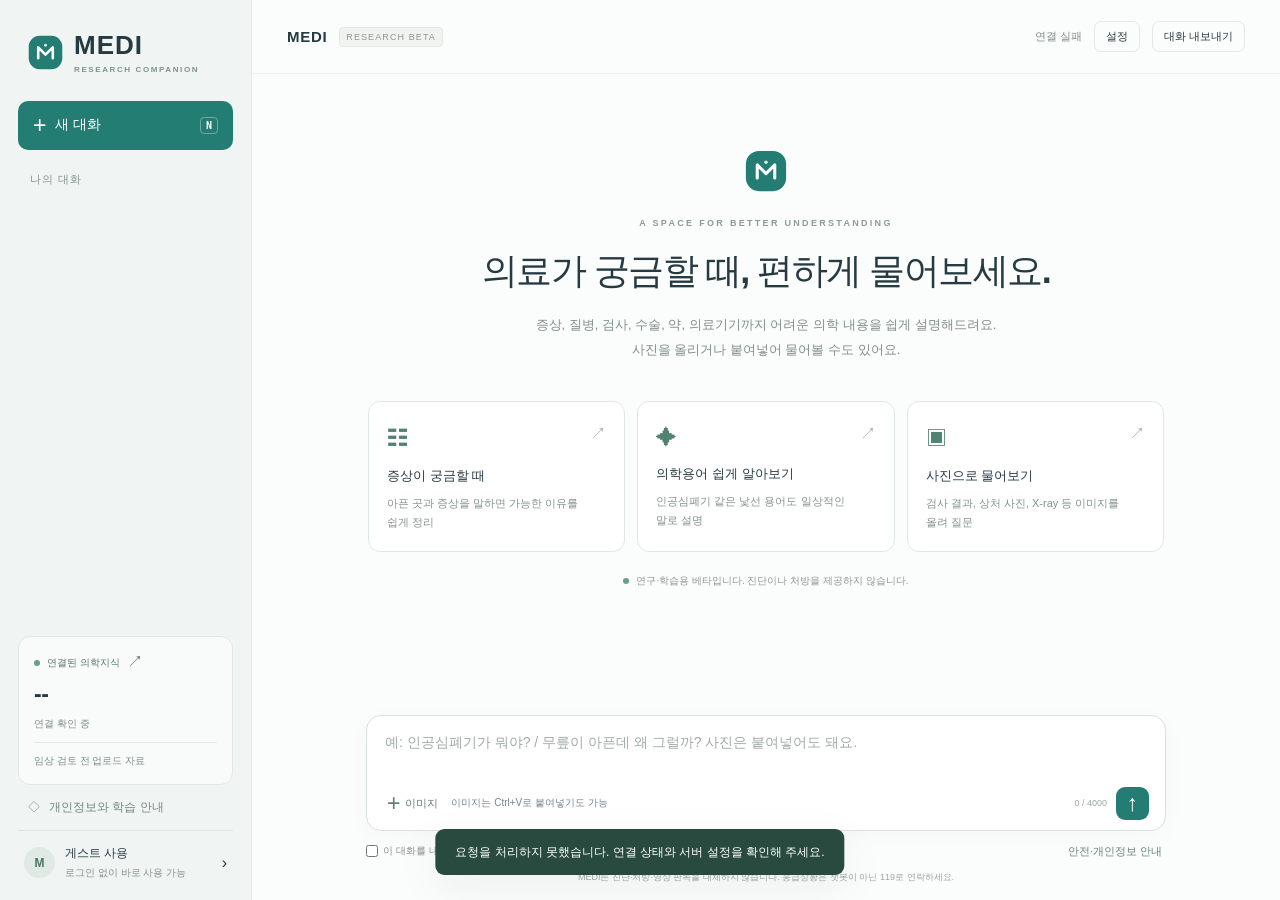
==== commit 9386d830: "Add files via upload" ====
--- a/static/index.html
+++ b/static/index.html
@@ -4,9 +4,9 @@
 <meta charset="utf-8"><meta name="viewport" content="width=device-width, initial-scale=1, viewport-fit=cover">
 <meta name="color-scheme" content="light dark"><meta name="robots" content="noindex,nofollow">
 <title>MEDI - Medical Research Companion</title>
-<link rel="icon" href="/static/mark.svg" type="image/svg+xml"><link rel="stylesheet" href="/static/app.css?v=0502">
-<script src="/static/local_ai.js?v=0502" defer></script>
-<script src="/static/app.js?v=0502" defer></script>
+<link rel="icon" href="/static/mark.svg" type="image/svg+xml"><link rel="stylesheet" href="/static/app.css?v=0600">
+<script src="/static/local_ai.js?v=0600" defer></script>
+<script src="/static/app.js?v=0600" defer></script>
 </head>
 <body>
 <a class="skip" href="#question" data-i18n="skip"></a>
@@ -31,8 +31,8 @@
    <p class="eyebrow">A SPACE FOR BETTER UNDERSTANDING</p><h1 data-i18n="welcomeTitle"></h1><p class="welcome-description" data-i18n="welcomeDescription"></p>
    <div class="suggestions">
     <button class="suggestion" data-prompt="promptKnowledge"><span class="card-icon">&#9783;</span><b data-i18n="cardKnowledge"></b><p data-i18n="cardKnowledgeDesc"></p><span class="card-arrow">&#8599;</span></button>
+    <button class="suggestion" data-prompt="promptStudy"><span class="card-icon">&#10022;</span><b data-i18n="cardStudy"></b><p data-i18n="cardStudyDesc"></p><span class="card-arrow">&#8599;</span></button>
     <button class="suggestion" id="welcomeImage"><span class="card-icon">&#9635;</span><b data-i18n="cardImage"></b><p data-i18n="cardImageDesc"></p><span class="card-arrow">&#8599;</span></button>
-    <button class="suggestion" data-prompt="promptStudy" data-mode="study"><span class="card-icon">&#10022;</span><b data-i18n="cardStudy"></b><p data-i18n="cardStudyDesc"></p><span class="card-arrow">&#8599;</span></button>
    </div><p class="welcome-note"><span class="status-dot"></span><span data-i18n="welcomeNote"></span></p>
   </section>
   <section id="messages" class="messages" aria-label="Conversation"></section>
@@ -41,7 +41,7 @@
  <footer class="composer-area"><form id="chatForm" class="composer">
   <div id="attachments" class="attachments"></div>
   <label class="sr-only" for="question" data-i18n="questionLabel"></label><textarea id="question" rows="2" maxlength="4000" data-placeholder="questionPlaceholder"></textarea>
-  <div class="composer-tools"><div class="tool-group"><button type="button" id="attachButton" class="attach-button" data-title="attach"><span class="plus">+</span><span class="attach-label" data-i18n="image"></span></button><span class="tool-divider"></span><label class="sr-only" for="mode" data-i18n="mode"></label><select id="mode"><option value="health" data-i18n="health"></option><option value="study" data-i18n="study"></option></select></div><div class="tool-group"><span id="charCount" class="char-count">0 / 4000</span><button type="submit" id="sendButton" class="send-button" data-title="send" aria-label="Send message">&#8593;</button><button type="button" id="stopButton" class="stop-button" data-i18n="stop" hidden></button></div></div>
+  <div class="composer-tools"><div class="tool-group"><button type="button" id="attachButton" class="attach-button" data-title="attach"><span class="plus">+</span><span class="attach-label" data-i18n="image"></span></button><span class="paste-hint">이미지는 Ctrl+V로 붙여넣기도 가능</span><input type="hidden" id="mode" value="health"></div><div class="tool-group"><span id="charCount" class="char-count">0 / 4000</span><button type="submit" id="sendButton" class="send-button" data-title="send" aria-label="Send message">&#8593;</button><button type="button" id="stopButton" class="stop-button" data-i18n="stop" hidden></button></div></div>
  </form>
  <div class="composer-options"><label class="save-option"><input type="checkbox" id="saveChat"><span data-i18n="saveChat"></span></label><button id="consentButton" class="text-button" data-i18n="processingInfo"></button></div>
  <p class="disclaimer" data-i18n="disclaimer"></p>
@@ -60,7 +60,7 @@
 <section class="settings-card"><div><strong>내 의료지식 자료</strong><p id="knowledgeStatus" class="subtle">의료자료 연결 상태를 확인하는 중입니다.</p></div><span class="settings-dot" aria-hidden="true"></span></section>
 <section id="localAiCard" class="settings-card"><div><strong>브라우저 보조 AI</strong><p id="localAiStatus" class="subtle">기기 호환성을 확인하는 중입니다.</p></div><button id="localAiPrepare" class="quiet-button" type="button">보조 AI 준비</button></section>
 <section class="settings-card"><div><strong>첫 질문 전 주의 안내</strong><p id="safetySettingText" class="subtle">첫 질문 전에 한 번 표시합니다.</p></div><label class="switch"><input id="safetyToggle" type="checkbox" checked><span></span></label><button id="showSafetyNow" class="quiet-button full" type="button">주의사항 지금 다시 보기</button></section>
-<p class="settings-help">MEDI는 일반 챗봇처럼 바로 답하지 않고, 먼저 연결된 의료지식 자료를 검색한 뒤 그 근거를 무료 AI에 전달해 답변합니다. 서버 AI가 연결되면 PC·휴대폰 모두 같은 방식으로 동작하며, 브라우저 AI는 서버 AI가 없을 때만 보조 수단으로 사용합니다.</p>
+<p class="settings-help">MEDI는 질문과 이미지를 이해한 뒤 연결된 의료지식 자료를 함께 찾아, 일반인이 이해하기 쉬운 말로 설명합니다. 전문용어는 꼭 필요할 때만 괄호로 덧붙입니다.</p>
 </div><div class="dialog-actions"><button class="primary-button" data-close="settingsDialog">완료</button></div></dialog>
 <dialog id="feedbackDialog"><div class="dialog-heading"><h2 data-i18n="feedbackTitle"></h2><button class="icon-button" data-close="feedbackDialog" aria-label="Close">&#215;</button></div><form id="feedbackForm" class="dialog-body"><p class="notice-box" data-i18n="feedbackDescription"></p><label class="field"><span data-i18n="feedbackQuestion"></span><textarea id="feedbackQuestion" maxlength="4000" rows="2" required></textarea></label><label class="field"><span data-i18n="feedbackAnswer"></span><textarea id="feedbackAnswer" maxlength="16000" rows="4" required></textarea></label><label class="field"><span data-i18n="correction"></span><textarea id="correction" maxlength="4000" rows="3"></textarea></label><label class="field"><span data-i18n="rating"></span><select id="rating"><option value="needs_review" data-i18n="needsReview"></option><option value="helpful" data-i18n="helpful"></option></select></label><label class="check-line"><input id="feedbackConsent" type="checkbox" required><span data-i18n="feedbackConsent"></span></label><label class="check-line"><input id="deidentified" type="checkbox" required><span data-i18n="deidentified"></span></label><button id="feedbackSubmit" class="primary-button full" type="submit" data-i18n="feedbackSend"></button><p id="feedbackError" class="inline-error" role="alert"></p></form></dialog>
 </body></html>
--- a/static/app.css
+++ b/static/app.css
@@ -278,3 +278,13 @@
 html[data-theme="dark"] .source-warning{
   color:#b9cbc7!important;
 }
+
+
+/* MEDI v0.6 - consumer mode + clipboard image UI */
+.paste-hint{font-size:calc(10px * var(--font-scale));color:var(--muted);white-space:nowrap}
+.attachment-kind{display:block;margin-top:4px;color:var(--muted);font-size:calc(9px * var(--font-scale))}
+.attachment-info{min-width:0}
+.answer-paragraph p{line-height:1.75}
+.answer-paragraph h3{font-size:calc(14px * var(--font-scale));margin-bottom:7px}
+.answer-limits{font-size:calc(10px * var(--font-scale));line-height:1.6;opacity:.72}
+@media(max-width:640px){.paste-hint{display:none}.answer-paragraph h3{font-size:calc(13px * var(--font-scale))}}
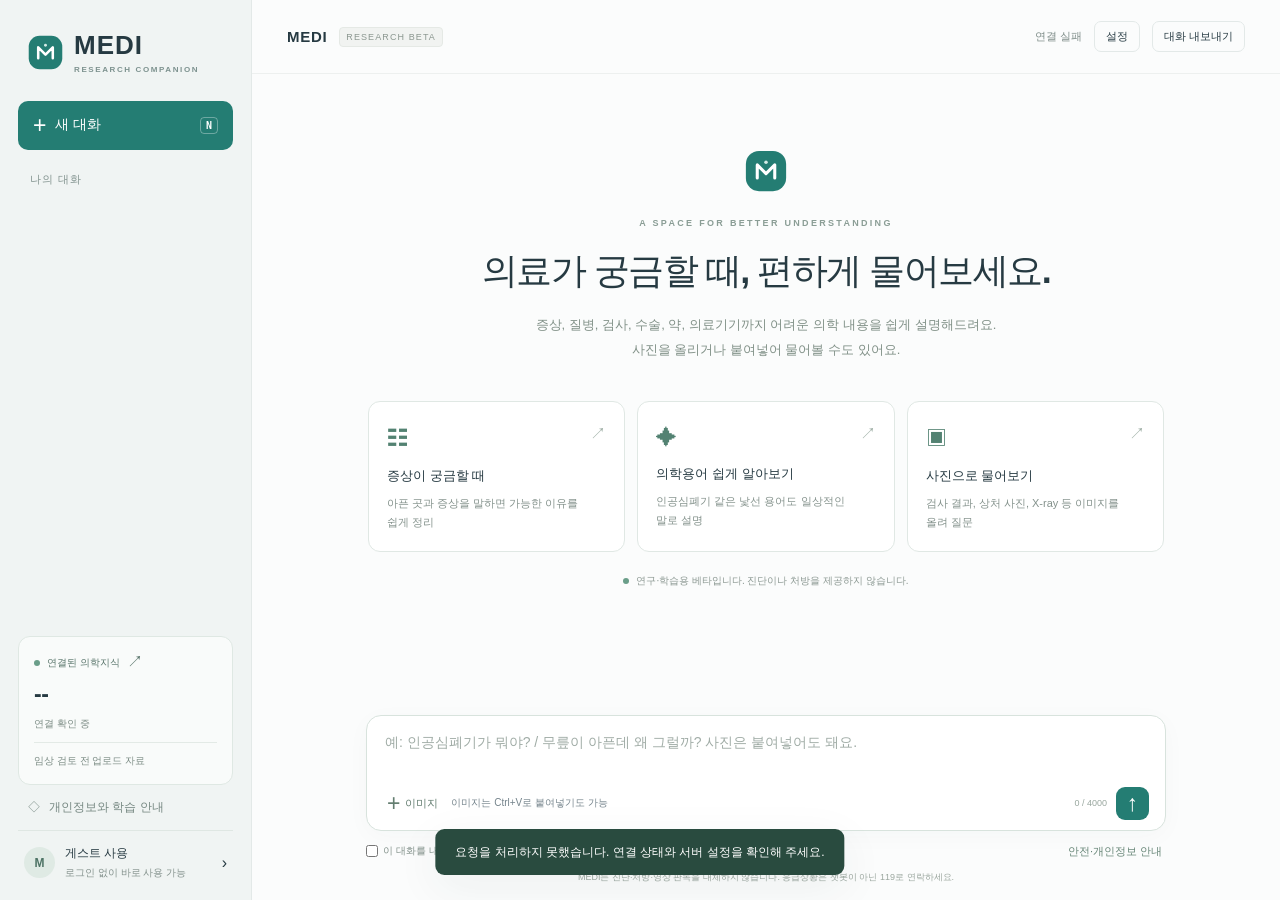
==== commit 2518e889: "Add files via upload" ====
--- a/static/index.html
+++ b/static/index.html
@@ -4,9 +4,8 @@
 <meta charset="utf-8"><meta name="viewport" content="width=device-width, initial-scale=1, viewport-fit=cover">
 <meta name="color-scheme" content="light dark"><meta name="robots" content="noindex,nofollow">
 <title>MEDI - Medical Research Companion</title>
-<link rel="icon" href="/static/mark.svg" type="image/svg+xml"><link rel="stylesheet" href="/static/app.css?v=0600">
-<script src="/static/local_ai.js?v=0600" defer></script>
-<script src="/static/app.js?v=0600" defer></script>
+<link rel="icon" href="/static/mark.svg" type="image/svg+xml"><link rel="stylesheet" href="/static/app.css?v=1001">
+<script src="/static/app.js?v=1001" defer></script>
 </head>
 <body>
 <a class="skip" href="#question" data-i18n="skip"></a>
@@ -56,11 +55,10 @@
 <dialog id="settingsDialog"><div class="dialog-heading"><h2>설정</h2><button class="icon-button" data-close="settingsDialog" aria-label="Close">&#215;</button></div><div class="dialog-body settings-grid">
 <label class="field"><span>화면 모드</span><select id="themeSelect"><option value="light">라이트 모드</option><option value="dark">다크 모드</option><option value="system">기기 설정 따르기</option></select></label>
 <label class="field"><span>글자 크기</span><select id="fontScale"><option value="1">기본 100%</option><option value="1.12">크게 112%</option><option value="1.25">더 크게 125%</option><option value="1.4">매우 크게 140%</option></select></label>
-<section class="settings-card"><div><strong>MEDI 의료 AI</strong><p id="serverAiStatus" class="subtle">무료 서버 AI 연결 상태를 확인하는 중입니다.</p></div><span class="settings-dot" aria-hidden="true"></span></section>
+<section class="settings-card"><div><strong>MEDI 의료 AI</strong><p id="serverAiStatus" class="subtle">Gemini 연결 상태를 확인하는 중입니다.</p></div><span class="settings-dot" aria-hidden="true"></span></section>
 <section class="settings-card"><div><strong>내 의료지식 자료</strong><p id="knowledgeStatus" class="subtle">의료자료 연결 상태를 확인하는 중입니다.</p></div><span class="settings-dot" aria-hidden="true"></span></section>
-<section id="localAiCard" class="settings-card"><div><strong>브라우저 보조 AI</strong><p id="localAiStatus" class="subtle">기기 호환성을 확인하는 중입니다.</p></div><button id="localAiPrepare" class="quiet-button" type="button">보조 AI 준비</button></section>
 <section class="settings-card"><div><strong>첫 질문 전 주의 안내</strong><p id="safetySettingText" class="subtle">첫 질문 전에 한 번 표시합니다.</p></div><label class="switch"><input id="safetyToggle" type="checkbox" checked><span></span></label><button id="showSafetyNow" class="quiet-button full" type="button">주의사항 지금 다시 보기</button></section>
-<p class="settings-help">MEDI는 질문과 이미지를 이해한 뒤 연결된 의료지식 자료를 함께 찾아, 일반인이 이해하기 쉬운 말로 설명합니다. 전문용어는 꼭 필요할 때만 괄호로 덧붙입니다.</p>
+<p class="settings-help">Gemini가 연결되면 질문의 뜻을 먼저 해석해 질문마다 새 답변을 만듭니다. MEDI 의료자료는 관련 있을 때 근거로 활용하고, 그림은 구조·위치·원리를 시각적으로 설명하는 데 실제로 도움이 될 때만 표시합니다.</p>
 </div><div class="dialog-actions"><button class="primary-button" data-close="settingsDialog">완료</button></div></dialog>
 <dialog id="feedbackDialog"><div class="dialog-heading"><h2 data-i18n="feedbackTitle"></h2><button class="icon-button" data-close="feedbackDialog" aria-label="Close">&#215;</button></div><form id="feedbackForm" class="dialog-body"><p class="notice-box" data-i18n="feedbackDescription"></p><label class="field"><span data-i18n="feedbackQuestion"></span><textarea id="feedbackQuestion" maxlength="4000" rows="2" required></textarea></label><label class="field"><span data-i18n="feedbackAnswer"></span><textarea id="feedbackAnswer" maxlength="16000" rows="4" required></textarea></label><label class="field"><span data-i18n="correction"></span><textarea id="correction" maxlength="4000" rows="3"></textarea></label><label class="field"><span data-i18n="rating"></span><select id="rating"><option value="needs_review" data-i18n="needsReview"></option><option value="helpful" data-i18n="helpful"></option></select></label><label class="check-line"><input id="feedbackConsent" type="checkbox" required><span data-i18n="feedbackConsent"></span></label><label class="check-line"><input id="deidentified" type="checkbox" required><span data-i18n="deidentified"></span></label><button id="feedbackSubmit" class="primary-button full" type="submit" data-i18n="feedbackSend"></button><p id="feedbackError" class="inline-error" role="alert"></p></form></dialog>
 </body></html>
--- a/static/app.css
+++ b/static/app.css
@@ -288,3 +288,36 @@
 .answer-paragraph h3{font-size:calc(14px * var(--font-scale));margin-bottom:7px}
 .answer-limits{font-size:calc(10px * var(--font-scale));line-height:1.6;opacity:.72}
 @media(max-width:640px){.paste-hint{display:none}.answer-paragraph h3{font-size:calc(13px * var(--font-scale))}}
+
+
+/* v0.7: simpler consumer answer + automatic educational visuals */
+.answer-summary{margin-top:.35rem;padding:1rem 1.1rem;border-radius:16px;background:color-mix(in srgb,var(--green-soft) 75%,var(--paper));border:1px solid color-mix(in srgb,var(--green) 18%,var(--border));}
+.answer-summary h3{margin-top:0}.answer-summary p{font-size:1.04em;line-height:1.72;margin-bottom:0}
+.medi-visual{margin:1rem 0 1.15rem;max-width:680px;border:1px solid var(--border);border-radius:18px;overflow:hidden;background:var(--surface,#fff);box-shadow:0 8px 28px rgba(25,55,60,.06)}
+.medi-visual img{display:block;width:100%;max-height:300px;object-fit:contain;background:#f8fbfa}
+.medi-visual figcaption{display:grid;gap:.25rem;padding:.85rem 1rem 1rem;color:var(--ink)}
+.medi-visual figcaption strong{font-size:.98em}.medi-visual figcaption span{line-height:1.55}.medi-visual figcaption small{color:var(--muted)}
+[data-theme="dark"] .answer-summary{background:#17312f;border-color:#34514e}
+[data-theme="dark"] .medi-visual{background:#142220;border-color:#334844}
+[data-theme="dark"] .medi-visual img{background:#eef6f4}
+[data-theme="dark"] .medi-visual figcaption{color:#eef7f5}
+[data-theme="dark"] .medi-visual figcaption small{color:#a9bbb7}
+@media(max-width:640px){.answer-summary{padding:.9rem}.medi-visual{margin:.85rem 0;border-radius:14px}.medi-visual img{max-height:220px}.medi-visual figcaption{padding:.75rem .85rem .9rem}}
+
+/* =========================================================
+   MEDI v0.8 - stable image analysis + clearer anatomy visuals
+   ========================================================= */
+.medi-visual{max-width:820px;border-radius:20px}
+.medi-visual img{max-height:440px;padding:8px;cursor:zoom-in;outline:none}
+.medi-visual img:focus{box-shadow:inset 0 0 0 3px color-mix(in srgb,var(--green) 55%,transparent)}
+.medi-visual figcaption{padding:1rem 1.1rem 1.05rem}
+.medi-visual figcaption strong{font-size:1.02em}
+.medi-visual figcaption span{font-size:.96em;line-height:1.65}
+.visual-dialog-image{display:block;width:100%;max-height:70vh;object-fit:contain;border-radius:14px;background:#f6faf8}
+.image-analysis-ok{border-left:3px solid #4b8f82;padding-left:14px}
+.image-analysis-warning{margin-top:12px;padding:14px 16px;border:1px solid #e1c5a9;border-radius:14px;background:#fff7ed;color:#6d4324}
+html[data-theme="dark"] .image-analysis-warning{background:#35281f;border-color:#6d4e34;color:#f8dfc7}
+.retry-analysis{margin-top:10px;min-height:40px;padding:0 14px;border:1px solid var(--green);border-radius:10px;background:var(--green);color:#fff;font:inherit;font-weight:700;cursor:pointer}
+.retry-analysis:hover{filter:brightness(.96)}
+.connection[data-state="reconnecting"]{opacity:.78}
+@media(max-width:640px){.medi-visual img{max-height:330px;padding:4px}.medi-visual figcaption{padding:.85rem .9rem 1rem}.visual-dialog-image{max-height:62vh}}
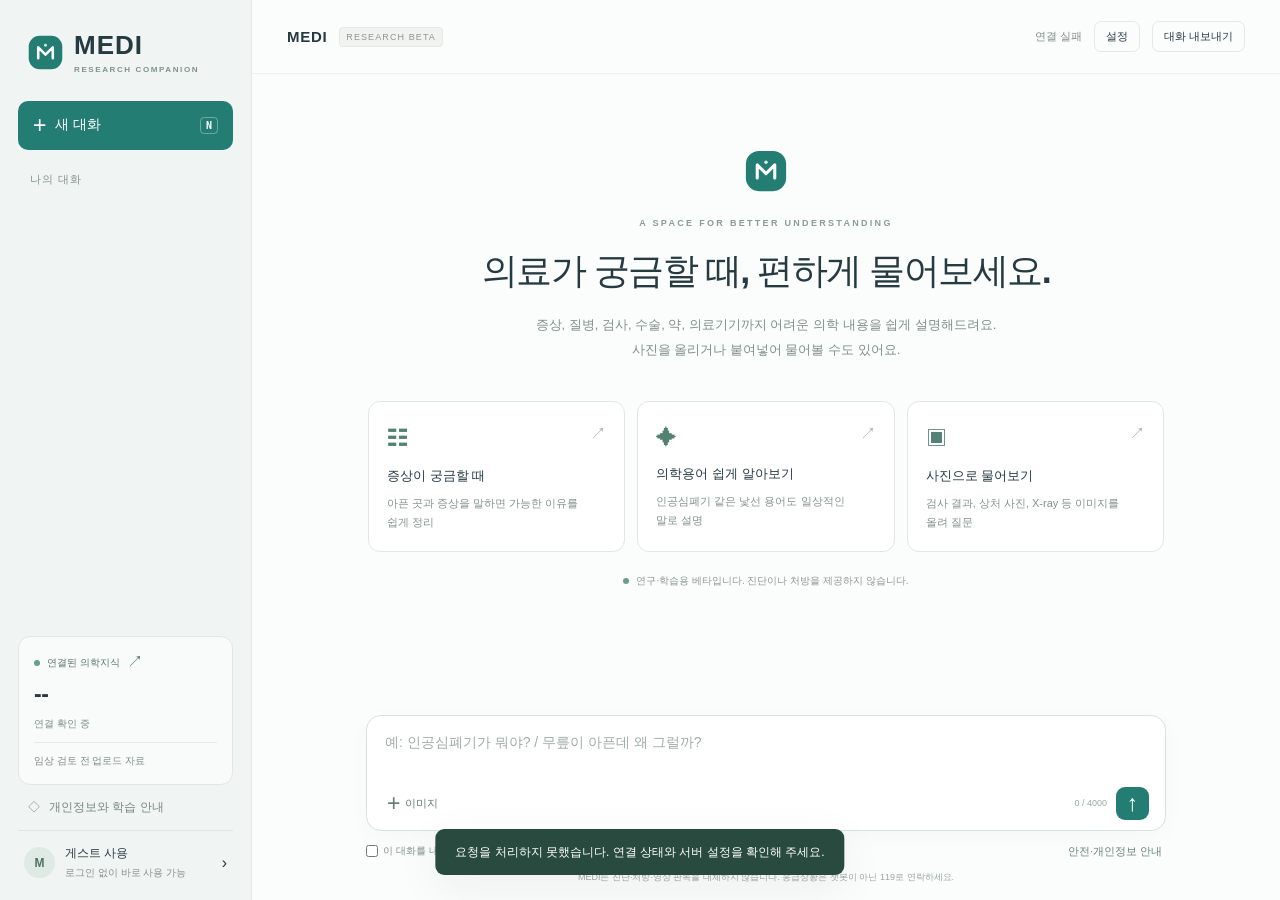
==== commit 31b8bf7b: "Add files via upload" ====
--- a/static/index.html
+++ b/static/index.html
@@ -4,8 +4,8 @@
 <meta charset="utf-8"><meta name="viewport" content="width=device-width, initial-scale=1, viewport-fit=cover">
 <meta name="color-scheme" content="light dark"><meta name="robots" content="noindex,nofollow">
 <title>MEDI - Medical Research Companion</title>
-<link rel="icon" href="/static/mark.svg" type="image/svg+xml"><link rel="stylesheet" href="/static/app.css?v=1001">
-<script src="/static/app.js?v=1001" defer></script>
+<link rel="icon" href="/static/mark.svg" type="image/svg+xml"><link rel="stylesheet" href="/static/app.css?v=1040">
+<script src="/static/app.js?v=1040" defer></script>
 </head>
 <body>
 <a class="skip" href="#question" data-i18n="skip"></a>
@@ -40,7 +40,7 @@
  <footer class="composer-area"><form id="chatForm" class="composer">
   <div id="attachments" class="attachments"></div>
   <label class="sr-only" for="question" data-i18n="questionLabel"></label><textarea id="question" rows="2" maxlength="4000" data-placeholder="questionPlaceholder"></textarea>
-  <div class="composer-tools"><div class="tool-group"><button type="button" id="attachButton" class="attach-button" data-title="attach"><span class="plus">+</span><span class="attach-label" data-i18n="image"></span></button><span class="paste-hint">이미지는 Ctrl+V로 붙여넣기도 가능</span><input type="hidden" id="mode" value="health"></div><div class="tool-group"><span id="charCount" class="char-count">0 / 4000</span><button type="submit" id="sendButton" class="send-button" data-title="send" aria-label="Send message">&#8593;</button><button type="button" id="stopButton" class="stop-button" data-i18n="stop" hidden></button></div></div>
+  <div class="composer-tools"><div class="tool-group"><button type="button" id="attachButton" class="attach-button" data-title="attach"><span class="plus">+</span><span class="attach-label" data-i18n="image"></span></button><input type="hidden" id="mode" value="health"></div><div class="tool-group"><span id="charCount" class="char-count">0 / 4000</span><button type="submit" id="sendButton" class="send-button" data-title="send" aria-label="Send message">&#8593;</button><button type="button" id="stopButton" class="stop-button" data-i18n="stop" hidden></button></div></div>
  </form>
  <div class="composer-options"><label class="save-option"><input type="checkbox" id="saveChat"><span data-i18n="saveChat"></span></label><button id="consentButton" class="text-button" data-i18n="processingInfo"></button></div>
  <p class="disclaimer" data-i18n="disclaimer"></p>
--- a/static/app.css
+++ b/static/app.css
@@ -17,307 +17,37 @@
 html[data-theme="dark"] .dialog-heading{border-color:#2b3b39}
 html[data-theme="dark"] .subtle,html[data-theme="dark"] .disclaimer,html[data-theme="dark"] .char-count,html[data-theme="dark"] .conversation-empty{color:#9eafab}
 
-/* v0.4 free local AI + safety dialog */
-.user-message{background:#dcefe8!important;color:#173a35!important;border:1px solid #c4ddd4!important;font-weight:500}
-.user-message *{color:inherit!important}
-html[data-theme="dark"] .user-message{background:#245f56!important;color:#f5fffc!important;border-color:#34796e!important}
-html[data-theme="dark"] .user-message *{color:#f5fffc!important}
-.settings-card{display:grid;grid-template-columns:1fr auto;gap:10px 14px;align-items:center;border:1px solid var(--border);border-radius:11px;padding:14px 15px;background:color-mix(in srgb,var(--paper) 86%,var(--green-soft) 14%)}
-.settings-card strong{font-size:calc(13px * var(--font-scale))}
-.settings-card .subtle{margin:4px 0 0!important;line-height:1.6!important}
-.settings-card .full{grid-column:1/-1;margin-top:2px}
-.switch{position:relative;width:46px;height:26px;display:inline-block;flex:0 0 auto}.switch input{position:absolute;opacity:0;width:1px;height:1px}.switch span{position:absolute;inset:0;border-radius:999px;background:#aab8b3;transition:.18s}.switch span:before{content:"";position:absolute;width:20px;height:20px;left:3px;top:3px;background:#fff;border-radius:50%;box-shadow:0 1px 4px #0003;transition:.18s}.switch input:checked+span{background:var(--green)}.switch input:checked+span:before{transform:translateX(20px)}
-.safety-dialog .notice-box{line-height:1.8}.safety-actions{flex-wrap:wrap}.local-ai-progress{font-variant-numeric:tabular-nums}
-html[data-theme="dark"] .settings-card{background:#15211f;border-color:#31413e}
-html[data-theme="dark"] .safety-dialog{background:#182421;color:var(--ink)}
-@media(max-width:540px){.settings-card{grid-template-columns:1fr auto;padding:13px}.settings-card #localAiPrepare{grid-column:1/-1;width:100%}.safety-actions{display:grid;grid-template-columns:1fr}.safety-actions button{width:100%}}
-
-/* =========================================================
-   MEDI v0.5 - readable settings in BOTH light/dark themes
-   ========================================================= */
-:root,
-html[data-theme="light"]{
-  color-scheme:light;
-  --dialog-bg:#ffffff;
-  --dialog-text:#20383a;
-  --dialog-muted:#647b78;
-  --field-bg:#f7faf9;
-  --field-text:#173638;
-  --field-border:#cfdcda;
-  --card-bg:#f4f8f7;
-  --button-bg:#ffffff;
-  --button-text:#21413f;
+/* MEDI v0.10.3: dynamic symptom-specific emphasis */
+.answer-paragraph.answer-highlight{
+  background:linear-gradient(135deg,#eef8f3,#f7fbf9);
+  border:1px solid #c9e2d7;
+  border-left:5px solid #3f8d7e;
+  border-radius:12px;
+  padding:16px 18px;
+  margin:14px 0 20px;
 }
-html[data-theme="dark"]{
-  color-scheme:dark;
-  --dialog-bg:#17221f;
-  --dialog-text:#f0f8f6;
-  --dialog-muted:#b7c9c5;
-  --field-bg:#0f1917;
-  --field-text:#f4fbf9;
-  --field-border:#40534f;
-  --card-bg:#1b2926;
-  --button-bg:#1d2c29;
-  --button-text:#edf8f5;
+.answer-paragraph.answer-highlight h3{
+  color:#205f56;
+  font-size:calc(15px * var(--font-scale));
+  margin-bottom:9px;
 }
-
-#settingsDialog,
-#infoDialog,
-#consentDialog,
-#authDialog,
-#feedbackDialog{
-  background:var(--dialog-bg)!important;
-  color:var(--dialog-text)!important;
-  border-color:var(--field-border)!important;
+.answer-paragraph.answer-highlight p{
+  white-space:pre-wrap;
+  line-height:1.9;
 }
-#settingsDialog .dialog-heading,
-#infoDialog .dialog-heading,
-#consentDialog .dialog-heading,
-#authDialog .dialog-heading,
-#feedbackDialog .dialog-heading{
-  background:var(--dialog-bg)!important;
-  color:var(--dialog-text)!important;
-  border-color:var(--field-border)!important;
+.answer-paragraph.answer-alert{
+  background:#fff7ef;
+  border:1px solid #efd3b7;
+  border-left:5px solid #c9783d;
+  border-radius:12px;
+  padding:15px 18px;
+  margin:14px 0 20px;
 }
-#settingsDialog .dialog-body,
-#settingsDialog .dialog-body label,
-#settingsDialog .dialog-body label>span,
-#settingsDialog strong,
-#settingsDialog h2,
-#settingsDialog p,
-#settingsDialog button{
-  color:var(--dialog-text);
+.answer-paragraph.answer-alert h3{color:#8d4b21;}
+[data-theme="dark"] .answer-paragraph.answer-highlight{background:#17322d;border-color:#315b51;border-left-color:#62ad9c;}
+[data-theme="dark"] .answer-paragraph.answer-highlight h3{color:#a8ded1;}
+[data-theme="dark"] .answer-paragraph.answer-alert{background:#38271d;border-color:#67462f;border-left-color:#d89458;}
+[data-theme="dark"] .answer-paragraph.answer-alert h3{color:#f1c59d;}
+@media(max-width:540px){
+  .answer-paragraph.answer-highlight,.answer-paragraph.answer-alert{padding:13px 14px;border-radius:10px;}
 }
-#settingsDialog .subtle,
-#settingsDialog .settings-help{
-  color:var(--dialog-muted)!important;
-}
-#settingsDialog .field select,
-#settingsDialog .field input,
-#settingsDialog .field textarea{
-  background:var(--field-bg)!important;
-  color:var(--field-text)!important;
-  border:1px solid var(--field-border)!important;
-  opacity:1!important;
-  -webkit-text-fill-color:var(--field-text)!important;
-}
-#settingsDialog select option{
-  background:var(--dialog-bg)!important;
-  color:var(--dialog-text)!important;
-}
-#settingsDialog .settings-card{
-  background:var(--card-bg)!important;
-  color:var(--dialog-text)!important;
-  border-color:var(--field-border)!important;
-}
-#settingsDialog .quiet-button,
-#settingsDialog .icon-button{
-  background:var(--button-bg)!important;
-  color:var(--button-text)!important;
-  border-color:var(--field-border)!important;
-}
-#settingsDialog .primary-button{
-  color:#fff!important;
-}
-.settings-help{
-  margin:4px 2px 0!important;
-  font-size:calc(11px * var(--font-scale));
-  line-height:1.75;
-}
-.settings-dot{
-  width:10px;height:10px;border-radius:50%;background:#5ba792;
-  box-shadow:0 0 0 4px color-mix(in srgb,#5ba792 18%,transparent);
-}
-
-/* Remove the old white provider pill. Only meaningful counts/emergency remain. */
-.source-count{
-  margin-left:auto;
-  font-size:calc(9px * var(--font-scale));
-  font-weight:550;
-  color:#6f827d;
-  background:transparent;
-  padding:2px 0;
-}
-html[data-theme="dark"] .source-count{color:#aabdb8}
-.evidence-badge:not(.emergency){display:none!important}
-
-/* Strong readable chat colors */
-html[data-theme="light"] .user-message{
-  background:#d9eee8!important;
-  color:#123d38!important;
-  border-color:#b8d8cf!important;
-}
-html[data-theme="dark"] .user-message{
-  background:#286b61!important;
-  color:#ffffff!important;
-  border-color:#3a8579!important;
-}
-html[data-theme="light"] .assistant-message,
-html[data-theme="light"] .answer-paragraph,
-html[data-theme="light"] .assistant-label{color:#20383a!important}
-html[data-theme="dark"] .assistant-message,
-html[data-theme="dark"] .answer-paragraph,
-html[data-theme="dark"] .assistant-label{color:#edf7f4!important}
-
-/* Dialog helper text and notices must remain legible */
-html[data-theme="light"] .notice-box{background:#eef6f3;color:#496761;border-color:#cfdfda}
-html[data-theme="dark"] .notice-box{background:#2a281c;color:#f0dda1;border-color:#665b36}
-html[data-theme="light"] .inline-error{color:#9c493d}
-html[data-theme="dark"] .inline-error{color:#ffb2a4}
-
-@media(max-width:540px){
-  #settingsDialog{width:calc(100% - 20px);max-height:92dvh}
-  .settings-grid{min-width:0;width:100%}
-  .settings-card{grid-template-columns:1fr auto}
-  .source-count{font-size:calc(10px * var(--font-scale))}
-}
-
-/* =========================================================
-   MEDI v0.5.1 - settings contrast hardening
-   ========================================================= */
-#settingsDialog{
-  color:var(--dialog-text)!important;
-  background:var(--dialog-bg)!important;
-}
-#settingsDialog .dialog-heading h2,
-#settingsDialog .field>span,
-#settingsDialog .settings-card strong,
-#settingsDialog .settings-card p,
-#settingsDialog .settings-help,
-#settingsDialog label,
-#settingsDialog button{
-  opacity:1!important;
-}
-#settingsDialog .dialog-heading h2,
-#settingsDialog .field>span,
-#settingsDialog .settings-card strong{
-  color:var(--dialog-text)!important;
-  font-weight:700!important;
-}
-html[data-theme="light"] #settingsDialog .subtle,
-html[data-theme="light"] #settingsDialog .settings-help{
-  color:#4f6864!important;
-}
-html[data-theme="dark"] #settingsDialog .subtle,
-html[data-theme="dark"] #settingsDialog .settings-help{
-  color:#c2d2ce!important;
-}
-html[data-theme="light"] #settingsDialog .settings-card{
-  background:#f3f8f6!important;
-  border-color:#cbdad6!important;
-}
-html[data-theme="dark"] #settingsDialog .settings-card{
-  background:#1b2a27!important;
-  border-color:#445a55!important;
-}
-html[data-theme="light"] #settingsDialog select{
-  background:#ffffff!important;
-  color:#173638!important;
-  border-color:#bfcfcb!important;
-}
-html[data-theme="dark"] #settingsDialog select{
-  background:#0e1816!important;
-  color:#f6fbfa!important;
-  border-color:#526963!important;
-}
-html[data-theme="light"] #settingsDialog .quiet-button{
-  background:#ffffff!important;
-  color:#1e4541!important;
-  border-color:#bdcfca!important;
-}
-html[data-theme="dark"] #settingsDialog .quiet-button{
-  background:#243532!important;
-  color:#f4fbf9!important;
-  border-color:#526963!important;
-}
-#settingsDialog [hidden]{display:none!important}
-
-/* =========================================================
-   MEDI v0.5.2 - source/reference cards blend with both themes
-   ========================================================= */
-html[data-theme="light"] .source-list{
-  background:#f6faf8!important;
-  border-color:#cfddd9!important;
-  color:#25433f!important;
-}
-html[data-theme="light"] .source-list>summary{
-  color:#45645e!important;
-  background:#f6faf8!important;
-}
-html[data-theme="light"] .source-item{
-  background:#ffffff!important;
-  border-color:#d9e5e1!important;
-}
-html[data-theme="light"] .source-item>summary{
-  color:#24433f!important;
-}
-html[data-theme="light"] .source-meta,
-html[data-theme="light"] .excerpt,
-html[data-theme="light"] .source-warning{
-  color:#58706b!important;
-}
-
-html[data-theme="dark"] .source-list{
-  background:#182623!important;
-  border-color:#40534f!important;
-  color:#e7f3f0!important;
-}
-html[data-theme="dark"] .source-list>summary{
-  color:#bed1cc!important;
-  background:#182623!important;
-}
-html[data-theme="dark"] .source-item{
-  background:#1d2d29!important;
-  border-color:#40534f!important;
-}
-html[data-theme="dark"] .source-item>summary{
-  color:#edf7f4!important;
-}
-html[data-theme="dark"] .source-meta,
-html[data-theme="dark"] .excerpt,
-html[data-theme="dark"] .source-warning{
-  color:#b9cbc7!important;
-}
-
-
-/* MEDI v0.6 - consumer mode + clipboard image UI */
-.paste-hint{font-size:calc(10px * var(--font-scale));color:var(--muted);white-space:nowrap}
-.attachment-kind{display:block;margin-top:4px;color:var(--muted);font-size:calc(9px * var(--font-scale))}
-.attachment-info{min-width:0}
-.answer-paragraph p{line-height:1.75}
-.answer-paragraph h3{font-size:calc(14px * var(--font-scale));margin-bottom:7px}
-.answer-limits{font-size:calc(10px * var(--font-scale));line-height:1.6;opacity:.72}
-@media(max-width:640px){.paste-hint{display:none}.answer-paragraph h3{font-size:calc(13px * var(--font-scale))}}
-
-
-/* v0.7: simpler consumer answer + automatic educational visuals */
-.answer-summary{margin-top:.35rem;padding:1rem 1.1rem;border-radius:16px;background:color-mix(in srgb,var(--green-soft) 75%,var(--paper));border:1px solid color-mix(in srgb,var(--green) 18%,var(--border));}
-.answer-summary h3{margin-top:0}.answer-summary p{font-size:1.04em;line-height:1.72;margin-bottom:0}
-.medi-visual{margin:1rem 0 1.15rem;max-width:680px;border:1px solid var(--border);border-radius:18px;overflow:hidden;background:var(--surface,#fff);box-shadow:0 8px 28px rgba(25,55,60,.06)}
-.medi-visual img{display:block;width:100%;max-height:300px;object-fit:contain;background:#f8fbfa}
-.medi-visual figcaption{display:grid;gap:.25rem;padding:.85rem 1rem 1rem;color:var(--ink)}
-.medi-visual figcaption strong{font-size:.98em}.medi-visual figcaption span{line-height:1.55}.medi-visual figcaption small{color:var(--muted)}
-[data-theme="dark"] .answer-summary{background:#17312f;border-color:#34514e}
-[data-theme="dark"] .medi-visual{background:#142220;border-color:#334844}
-[data-theme="dark"] .medi-visual img{background:#eef6f4}
-[data-theme="dark"] .medi-visual figcaption{color:#eef7f5}
-[data-theme="dark"] .medi-visual figcaption small{color:#a9bbb7}
-@media(max-width:640px){.answer-summary{padding:.9rem}.medi-visual{margin:.85rem 0;border-radius:14px}.medi-visual img{max-height:220px}.medi-visual figcaption{padding:.75rem .85rem .9rem}}
-
-/* =========================================================
-   MEDI v0.8 - stable image analysis + clearer anatomy visuals
-   ========================================================= */
-.medi-visual{max-width:820px;border-radius:20px}
-.medi-visual img{max-height:440px;padding:8px;cursor:zoom-in;outline:none}
-.medi-visual img:focus{box-shadow:inset 0 0 0 3px color-mix(in srgb,var(--green) 55%,transparent)}
-.medi-visual figcaption{padding:1rem 1.1rem 1.05rem}
-.medi-visual figcaption strong{font-size:1.02em}
-.medi-visual figcaption span{font-size:.96em;line-height:1.65}
-.visual-dialog-image{display:block;width:100%;max-height:70vh;object-fit:contain;border-radius:14px;background:#f6faf8}
-.image-analysis-ok{border-left:3px solid #4b8f82;padding-left:14px}
-.image-analysis-warning{margin-top:12px;padding:14px 16px;border:1px solid #e1c5a9;border-radius:14px;background:#fff7ed;color:#6d4324}
-html[data-theme="dark"] .image-analysis-warning{background:#35281f;border-color:#6d4e34;color:#f8dfc7}
-.retry-analysis{margin-top:10px;min-height:40px;padding:0 14px;border:1px solid var(--green);border-radius:10px;background:var(--green);color:#fff;font:inherit;font-weight:700;cursor:pointer}
-.retry-analysis:hover{filter:brightness(.96)}
-.connection[data-state="reconnecting"]{opacity:.78}
-@media(max-width:640px){.medi-visual img{max-height:330px;padding:4px}.medi-visual figcaption{padding:.85rem .9rem 1rem}.visual-dialog-image{max-height:62vh}}
